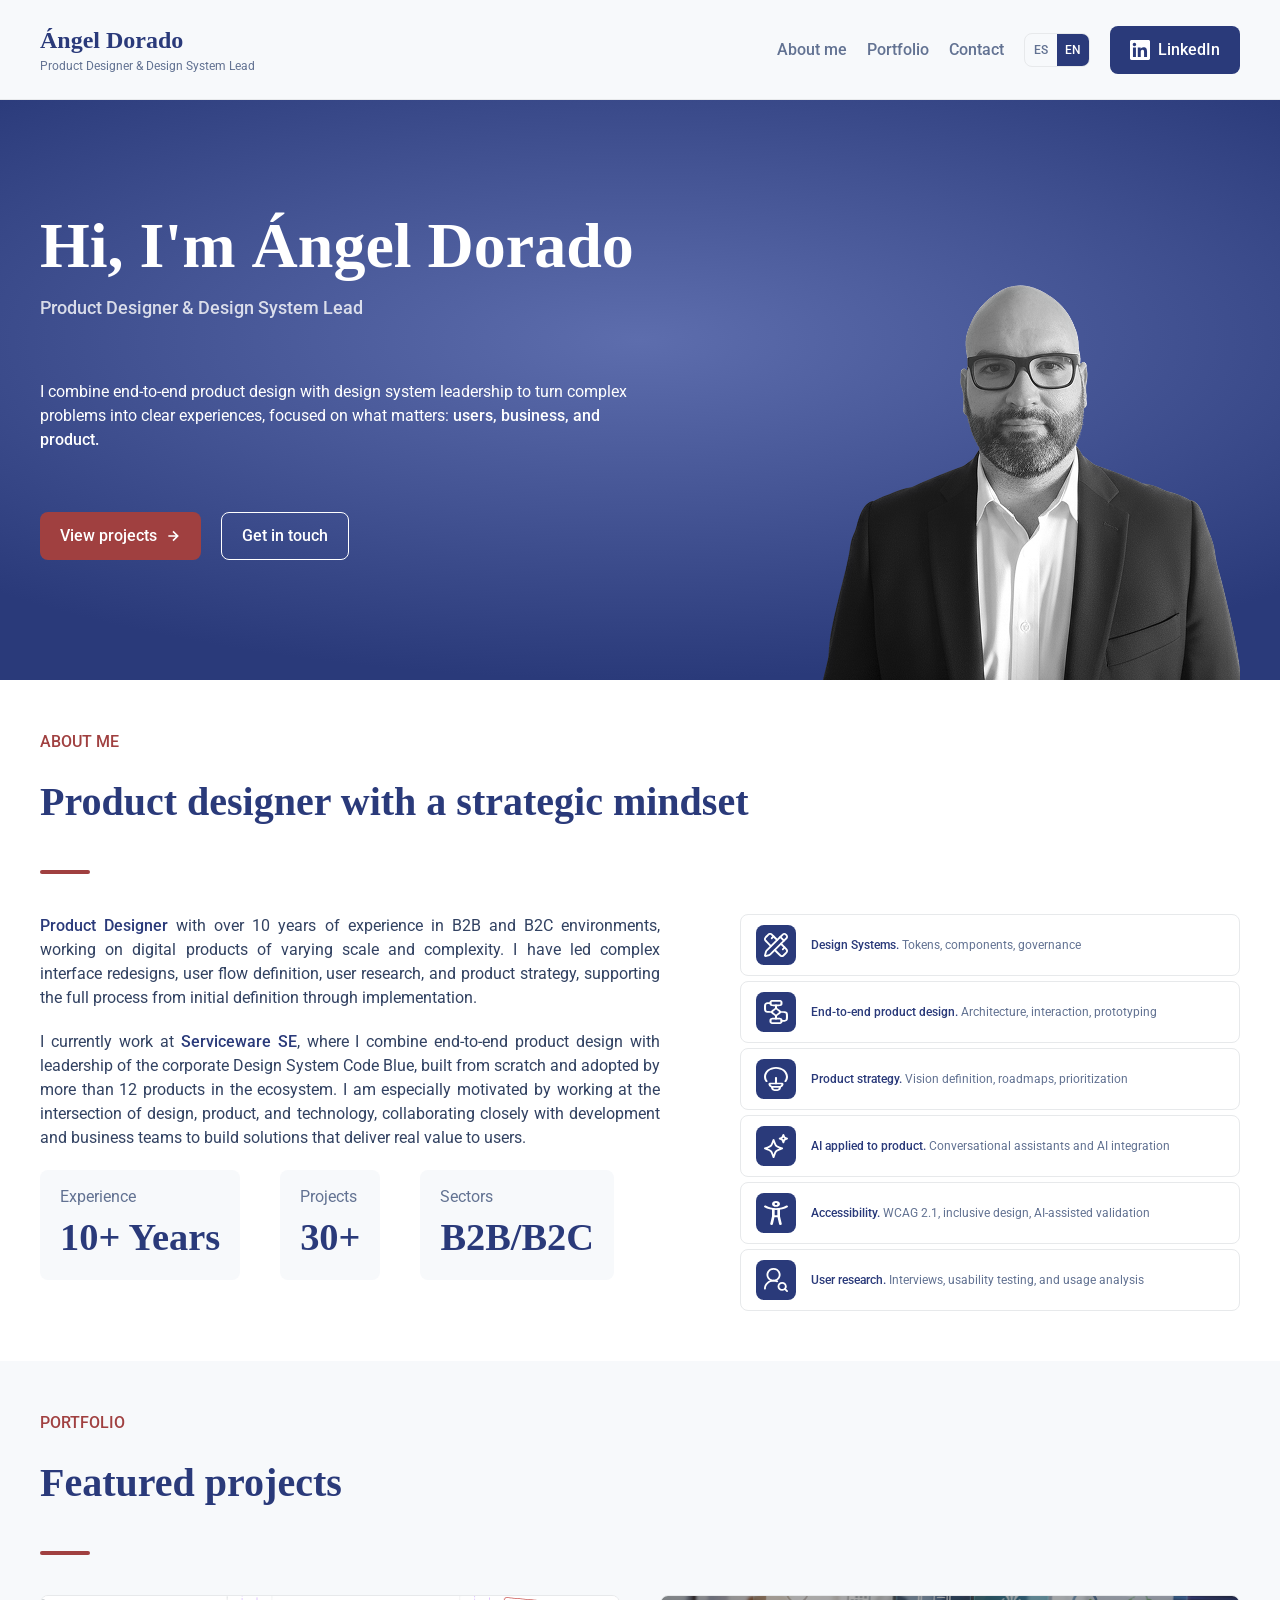
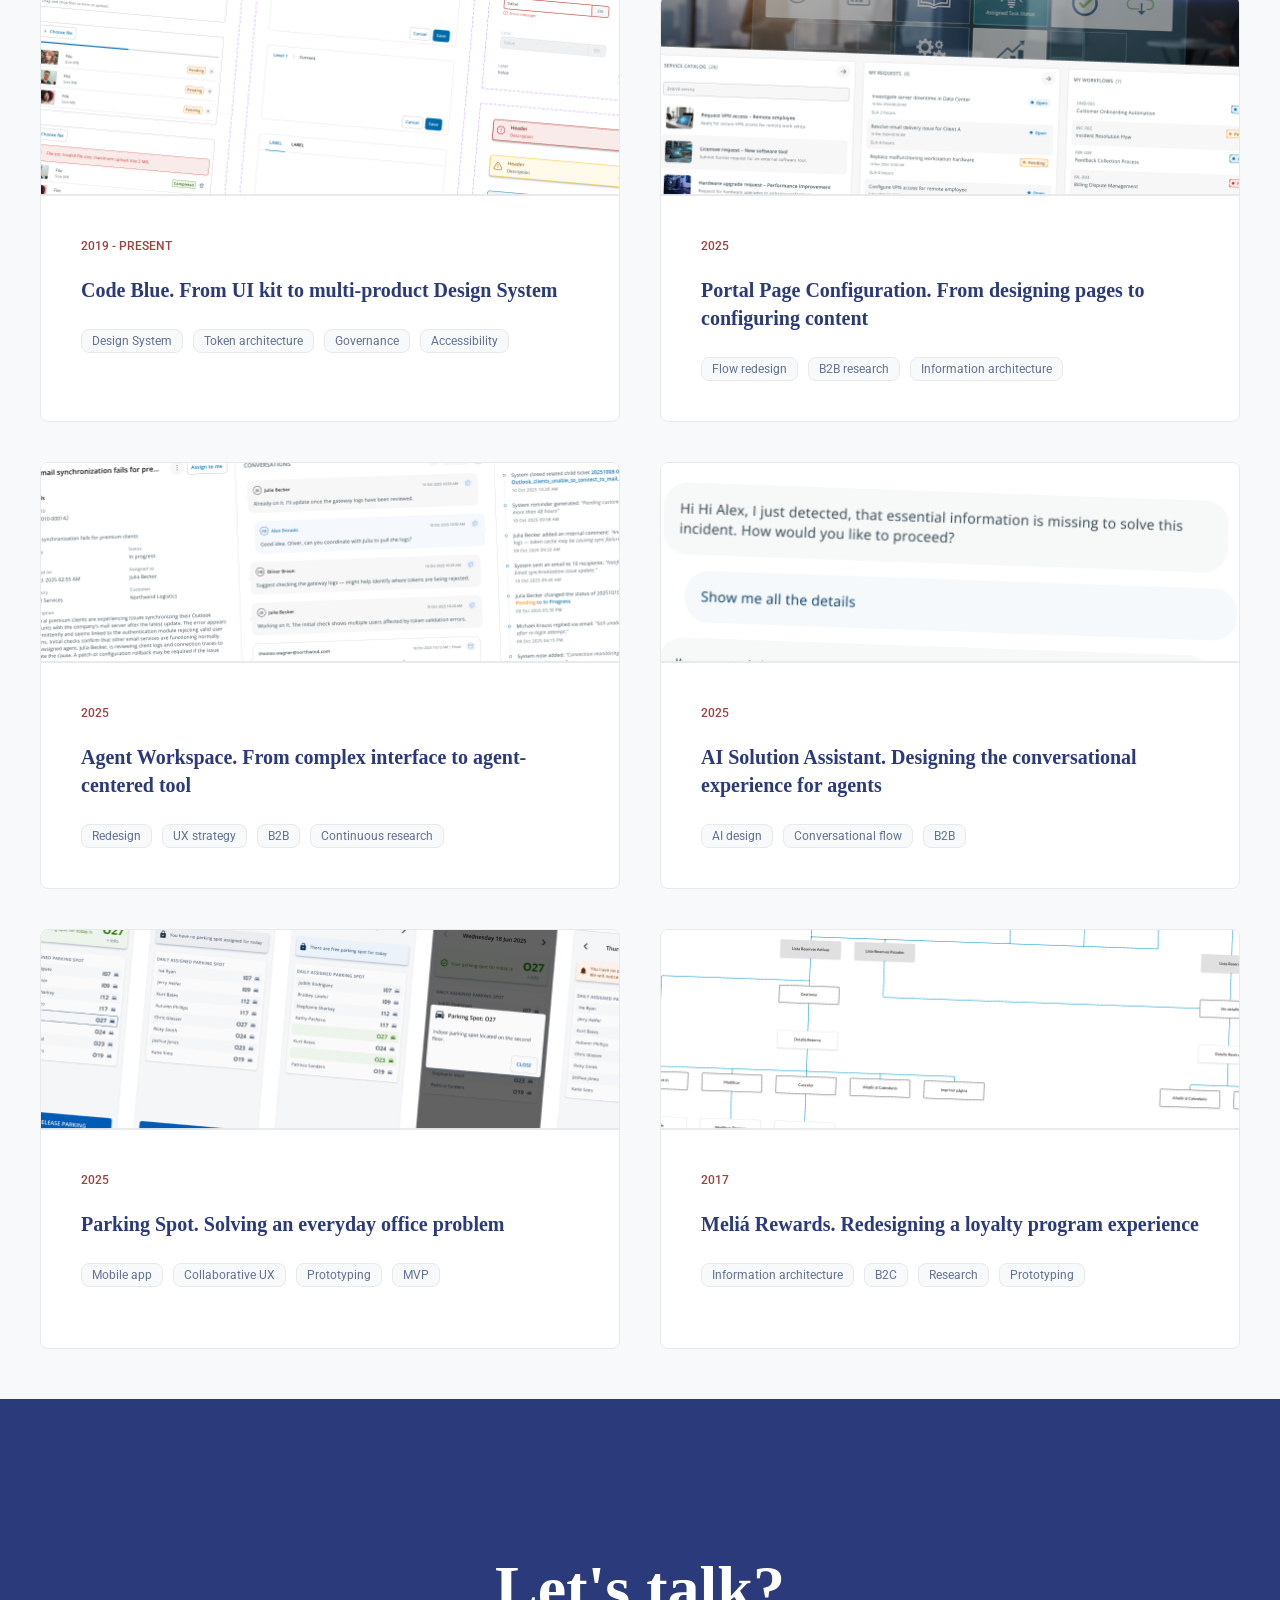
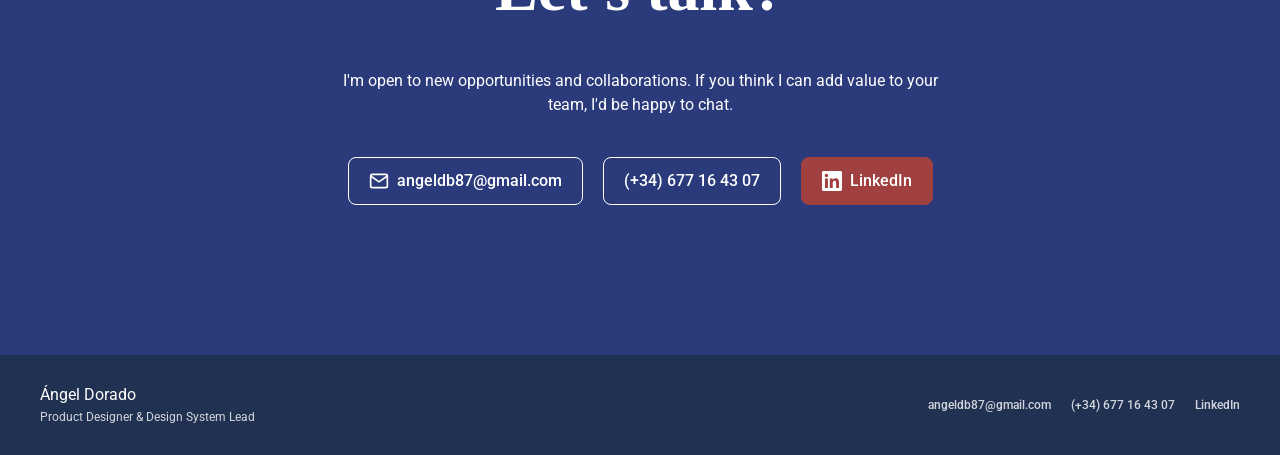
==== index.html @ 92e084d4 "Publicar portfolio personal con home y casos de estudio. Incluye diseño según Figma, i18n ES/EN y se" ====
<!DOCTYPE html>
<html lang="es">
<head>
  <meta charset="UTF-8">
  <meta name="viewport" content="width=device-width, initial-scale=1.0">
  <title data-i18n-attr="title:meta.title">Ángel Dorado — Product Designer & Design System Lead</title>
  <meta name="description" content="Portfolio de Ángel Dorado, Product Designer especializado en diseño de producto B2B, Design Systems e IA aplicada al producto." data-i18n-attr="content:meta.description">
  <link rel="preconnect" href="https://fonts.googleapis.com">
  <link rel="preconnect" href="https://fonts.gstatic.com" crossorigin>
  <link href="https://fonts.googleapis.com/css2?family=Roboto:wght@400;500;700&display=swap" rel="stylesheet">
  <link rel="stylesheet" href="css/styles.css">
</head>
<body>

<nav id="main-nav">
  <a href="#hero" class="nav-brand">
    <span class="nav-name">Ángel Dorado</span>
    <span class="nav-role" data-i18n="nav.role">Product Designer & Design System Lead</span>
  </a>
  <ul class="nav-links">
    <li><a href="#about" data-i18n="nav.about">Sobre mi</a></li>
    <li><a href="#proyectos" data-i18n="nav.portfolio">Portfolio</a></li>
    <li><a href="#contacto" data-i18n="nav.contact">Contacto</a></li>
    <li>
      <div class="nav-lang" role="group" aria-label="Idioma">
        <button class="lang-btn active" type="button" data-lang="es" aria-pressed="true">ES</button>
        <button class="lang-btn" type="button" data-lang="en" aria-pressed="false">EN</button>
      </div>
    </li>
    <li>
      <a href="https://www.linkedin.com/in/angeldoradobuzon/" target="_blank" rel="noopener noreferrer" class="btn-linkedin">
        <svg width="20" height="20" viewBox="0 0 24 24" fill="currentColor" aria-hidden="true"><path d="M20.447 20.452h-3.554v-5.569c0-1.328-.027-3.037-1.852-3.037-1.853 0-2.136 1.445-2.136 2.939v5.667H9.351V9h3.414v1.561h.046c.477-.9 1.637-1.85 3.37-1.85 3.601 0 4.267 2.37 4.267 5.455v6.286zM5.337 7.433c-1.144 0-2.063-.926-2.063-2.065 0-1.138.92-2.063 2.063-2.063 1.14 0 2.064.925 2.064 2.063 0 1.139-.925 2.065-2.064 2.065zm1.782 13.019H3.555V9h3.564v11.452zM22.225 0H1.771C.792 0 0 .774 0 1.729v20.542C0 23.227.792 24 1.771 24h20.451C23.2 24 24 23.227 24 22.271V1.729C24 .774 23.2 0 22.222 0h.003z"/></svg>
        <span data-i18n="nav.linkedin">Linkedin</span>
      </a>
    </li>
  </ul>
</nav>

<section id="hero">
  <div class="hero-inner">
    <div class="hero-content">
      <div class="hero-headline">
        <h1 class="hero-title" data-i18n="hero.title">Hola, soy Ángel Dorado</h1>
        <p class="hero-role" data-i18n="hero.role">Product Designer & Design System Lead</p>
      </div>
      <p class="hero-desc" data-i18n-html="hero.desc">Combino diseño de producto end-to-end con liderazgo de sistemas de diseño para transformar problemas complejos en experiencias claras, con foco en lo que importa: <strong>usuarios, negocio y producto.</strong></p>
      <div class="hero-actions">
        <a href="#proyectos" class="btn-primary">
          <span data-i18n="hero.cta.projects">Ver proyectos</span>
          <svg width="16" height="16" viewBox="0 0 24 24" fill="none" stroke="currentColor" stroke-width="2.5" aria-hidden="true"><path d="M5 12h14M12 5l7 7-7 7"/></svg>
        </a>
        <a href="#contacto" class="btn-secondary" data-i18n="hero.cta.contact">Contactar</a>
      </div>
    </div>
    <div class="hero-photo-wrap">
      <img src="assets/images/Foto.png" alt="Ángel Dorado" class="hero-photo" width="420" height="420">
    </div>
  </div>
</section>

<section id="about">
  <div class="section-inner">
    <div class="section-header">
      <p class="section-label" data-i18n="about.label">SOBRE MI</p>
      <h2 class="section-title" data-i18n="about.title">Diseñador de producto con enfoque estratégico</h2>
    </div>
    <div class="divider"></div>
    <div class="about-grid">
      <div class="about-left fade-in">
        <p class="about-text" data-i18n-html="about.p1"></p>
        <p class="about-text" data-i18n-html="about.p2"></p>
        <div class="kpi-row">
          <div class="kpi-item">
            <p class="kpi-label" data-i18n="about.kpi1.label">Experiencia</p>
            <p class="kpi-value" data-i18n="about.kpi1.value">+10 Años</p>
          </div>
          <div class="kpi-item">
            <p class="kpi-label" data-i18n="about.kpi2.label">Proyectos</p>
            <p class="kpi-value" data-i18n="about.kpi2.value">+30</p>
          </div>
          <div class="kpi-item">
            <p class="kpi-label" data-i18n="about.kpi3.label">Sectores</p>
            <p class="kpi-value" data-i18n="about.kpi3.value">B2B/B2C</p>
          </div>
        </div>
      </div>
      <div class="about-right fade-in fade-in-delay-2">
        <div class="skills-list">
          <div class="skill-row">
            <div class="skill-icon" aria-hidden="true">
              <img src="assets/icons/skill-design.svg" alt="" width="24" height="24">
            </div>
            <p class="skill-text" data-i18n-html="skills.ds"></p>
          </div>
          <div class="skill-row">
            <div class="skill-icon" aria-hidden="true">
              <img src="assets/icons/skill-workflow.svg" alt="" width="24" height="24">
            </div>
            <p class="skill-text" data-i18n-html="skills.product"></p>
          </div>
          <div class="skill-row">
            <div class="skill-icon" aria-hidden="true">
              <img src="assets/icons/skill-idea.svg" alt="" width="24" height="24">
            </div>
            <p class="skill-text" data-i18n-html="skills.strategy"></p>
          </div>
          <div class="skill-row">
            <div class="skill-icon" aria-hidden="true">
              <img src="assets/icons/skill-ai.svg" alt="" width="24" height="24">
            </div>
            <p class="skill-text" data-i18n-html="skills.ai"></p>
          </div>
          <div class="skill-row">
            <div class="skill-icon" aria-hidden="true">
              <img src="assets/icons/skill-accessibility.svg" alt="" width="24" height="24">
            </div>
            <p class="skill-text" data-i18n-html="skills.a11y"></p>
          </div>
          <div class="skill-row">
            <div class="skill-icon" aria-hidden="true">
              <img src="assets/icons/skill-research.svg" alt="" width="24" height="24">
            </div>
            <p class="skill-text" data-i18n-html="skills.research"></p>
          </div>
        </div>
      </div>
    </div>
  </div>
</section>

<section id="proyectos">
  <div class="section-inner">
    <div class="section-header">
      <p class="section-label" data-i18n="projects.label">PORTFOLIO</p>
      <h2 class="section-title" data-i18n="projects.title">Proyectos destacados</h2>
    </div>
    <div class="divider"></div>
    <div class="projects-grid">

      <a href="proyectos/code-blue.html" class="project-card fade-in">
        <div class="project-thumb">
          <img src="assets/images/projects/Code-Blue-Card.png" alt="" loading="lazy">
        
          <div class="project-overlay">
            <p class="overlay-desc" data-i18n="projects.codeblue.overlay.desc"></p>
            <span class="overlay-link">
              <span data-i18n="projects.overlay.cta">Ver caso</span>
              <svg width="14" height="14" viewBox="0 0 24 24" fill="none" stroke="currentColor" stroke-width="2.5" aria-hidden="true"><path d="M5 12h14M12 5l7 7-7 7"/></svg>
            </span>
          </div>
        </div>
        <div class="project-body">
          <p class="project-year" data-i18n="projects.codeblue.year">2019 - ACTUALIDAD</p>
          <h3 class="project-title" data-i18n="projects.codeblue.title">Code Blue. La evolución de UI kit a Design System multiproducto</h3>
          <div class="project-tags">
            <span class="tag" data-i18n="projects.codeblue.tag1">Design System</span>
            <span class="tag" data-i18n="projects.codeblue.tag2">Arquitectura de tokens</span>
            <span class="tag" data-i18n="projects.codeblue.tag3">Gobernanza</span>
            <span class="tag" data-i18n="projects.codeblue.tag4">Accesibilidad</span>
          </div>
        </div>
      </a>

      <a href="proyectos/portal-page-configuration.html" class="project-card fade-in fade-in-delay-1">
        <div class="project-thumb">
          <img src="assets/images/projects/Page-Configuration-Card.png" alt="" loading="lazy">
        
          <div class="project-overlay">
            <p class="overlay-desc" data-i18n="projects.portal.overlay.desc"></p>
            <span class="overlay-link">
              <span data-i18n="projects.overlay.cta">Ver caso</span>
              <svg width="14" height="14" viewBox="0 0 24 24" fill="none" stroke="currentColor" stroke-width="2.5" aria-hidden="true"><path d="M5 12h14M12 5l7 7-7 7"/></svg>
            </span>
          </div>
        </div>
        <div class="project-body">
          <p class="project-year" data-i18n="projects.portal.year">2025</p>
          <h3 class="project-title" data-i18n="projects.portal.title">Portal Page Configuration. De diseñar páginas a configurar contenido</h3>
          <div class="project-tags">
            <span class="tag" data-i18n="projects.portal.tag1">Rediseño de flujo</span>
            <span class="tag" data-i18n="projects.portal.tag2">Research B2B</span>
            <span class="tag" data-i18n="projects.portal.tag3">Arquitectura de información</span>
          </div>
        </div>
      </a>

      <a href="proyectos/agent-workspace.html" class="project-card fade-in fade-in-delay-2">
        <div class="project-thumb">
          <img src="assets/images/projects/Agent-Workspace-Card.png" alt="" loading="lazy">
        
          <div class="project-overlay">
            <p class="overlay-desc" data-i18n="projects.agent.overlay.desc"></p>
            <span class="overlay-link">
              <span data-i18n="projects.overlay.cta">Ver caso</span>
              <svg width="14" height="14" viewBox="0 0 24 24" fill="none" stroke="currentColor" stroke-width="2.5" aria-hidden="true"><path d="M5 12h14M12 5l7 7-7 7"/></svg>
            </span>
          </div>
        </div>
        <div class="project-body">
          <p class="project-year" data-i18n="projects.agent.year">2025</p>
          <h3 class="project-title" data-i18n="projects.agent.title">Agent Workspace. De interfaz compleja a herramienta centrada en el agente</h3>
          <div class="project-tags">
            <span class="tag" data-i18n="projects.agent.tag1">Rediseño</span>
            <span class="tag" data-i18n="projects.agent.tag2">Estrategia UX</span>
            <span class="tag" data-i18n="projects.agent.tag3">B2B</span>
            <span class="tag" data-i18n="projects.agent.tag4">Research continuo</span>
          </div>
        </div>
      </a>

      <a href="proyectos/ai-solution-assistant.html" class="project-card fade-in fade-in-delay-3">
        <div class="project-thumb">
          <img src="assets/images/projects/Assistant-Card.png" alt="" loading="lazy">
        
          <div class="project-overlay">
            <p class="overlay-desc" data-i18n="projects.ai.overlay.desc"></p>
            <span class="overlay-link">
              <span data-i18n="projects.overlay.cta">Ver caso</span>
              <svg width="14" height="14" viewBox="0 0 24 24" fill="none" stroke="currentColor" stroke-width="2.5" aria-hidden="true"><path d="M5 12h14M12 5l7 7-7 7"/></svg>
            </span>
          </div>
        </div>
        <div class="project-body">
          <p class="project-year" data-i18n="projects.ai.year">2025</p>
          <h3 class="project-title" data-i18n="projects.ai.title">AI Solution Assistant. Diseñando la experiencia conversacional para agentes</h3>
          <div class="project-tags">
            <span class="tag" data-i18n="projects.ai.tag1">Diseño de IA</span>
            <span class="tag" data-i18n="projects.ai.tag2">Flujo conversacional</span>
            <span class="tag" data-i18n="projects.ai.tag3">B2B</span>
          </div>
        </div>
      </a>

      <a href="proyectos/parking-spot.html" class="project-card fade-in fade-in-delay-4">
        <div class="project-thumb">
          <img src="assets/images/projects/Parking-Card.png" alt="" loading="lazy">
        
          <div class="project-overlay">
            <p class="overlay-desc" data-i18n="projects.parking.overlay.desc"></p>
            <span class="overlay-link">
              <span data-i18n="projects.overlay.cta">Ver caso</span>
              <svg width="14" height="14" viewBox="0 0 24 24" fill="none" stroke="currentColor" stroke-width="2.5" aria-hidden="true"><path d="M5 12h14M12 5l7 7-7 7"/></svg>
            </span>
          </div>
        </div>
        <div class="project-body">
          <p class="project-year" data-i18n="projects.parking.year">2025</p>
          <h3 class="project-title" data-i18n="projects.parking.title">Parking Spot. Eliminando un problema cotidiano de oficina</h3>
          <div class="project-tags">
            <span class="tag" data-i18n="projects.parking.tag1">App mobile</span>
            <span class="tag" data-i18n="projects.parking.tag2">UX Colaborativo</span>
            <span class="tag" data-i18n="projects.parking.tag3">Prototipado</span>
            <span class="tag" data-i18n="projects.parking.tag4">MVP</span>
          </div>
        </div>
      </a>

      <a href="proyectos/melia-rewards.html" class="project-card fade-in fade-in-delay-5">
        <div class="project-thumb">
          <img src="assets/images/projects/Rewards-Card.png" alt="" loading="lazy">
        
          <div class="project-overlay">
            <p class="overlay-desc" data-i18n="projects.melia.overlay.desc"></p>
            <span class="overlay-link">
              <span data-i18n="projects.overlay.cta">Ver caso</span>
              <svg width="14" height="14" viewBox="0 0 24 24" fill="none" stroke="currentColor" stroke-width="2.5" aria-hidden="true"><path d="M5 12h14M12 5l7 7-7 7"/></svg>
            </span>
          </div>
        </div>
        <div class="project-body">
          <p class="project-year" data-i18n="projects.melia.year">2017</p>
          <h3 class="project-title" data-i18n="projects.melia.title">Meliá Rewards. Rediseñando la experiencia de un programa de fidelidad</h3>
          <div class="project-tags">
            <span class="tag" data-i18n="projects.melia.tag1">Arquitectura de información</span>
            <span class="tag" data-i18n="projects.melia.tag2">B2C</span>
            <span class="tag" data-i18n="projects.melia.tag3">Research</span>
            <span class="tag" data-i18n="projects.melia.tag4">Prototipado</span>
          </div>
        </div>
      </a>

    </div>
  </div>
</section>

<section id="contacto">
  <div class="contact-inner">
    <h2 class="contact-title fade-in" data-i18n="contact.title">¿Hablamos?</h2>
    <p class="contact-subtitle fade-in fade-in-delay-1" data-i18n="contact.subtitle">Estoy abierto a nuevas oportunidades y colaboraciones. Si crees que puedo aportar valor a tu equipo, estaré encantado de conversar.</p>
    <div class="contact-links fade-in fade-in-delay-2">
      <a href="mailto:angeldb87@gmail.com" class="contact-btn contact-btn-outline">
        <svg width="20" height="20" viewBox="0 0 24 24" fill="none" stroke="currentColor" stroke-width="2" aria-hidden="true"><path d="M4 4h16c1.1 0 2 .9 2 2v12c0 1.1-.9 2-2 2H4c-1.1 0-2-.9-2-2V6c0-1.1.9-2 2-2z"/><polyline points="22,6 12,13 2,6"/></svg>
        angeldb87@gmail.com
      </a>
      <a href="tel:+34677164307" class="contact-btn contact-btn-outline">
        (+34) 677 16 43 07
      </a>
      <a href="https://www.linkedin.com/in/angeldoradobuzon/" target="_blank" rel="noopener noreferrer" class="contact-btn contact-btn-accent">
        <svg width="20" height="20" viewBox="0 0 24 24" fill="currentColor" aria-hidden="true"><path d="M20.447 20.452h-3.554v-5.569c0-1.328-.027-3.037-1.852-3.037-1.853 0-2.136 1.445-2.136 2.939v5.667H9.351V9h3.414v1.561h.046c.477-.9 1.637-1.85 3.37-1.85 3.601 0 4.267 2.37 4.267 5.455v6.286zM5.337 7.433c-1.144 0-2.063-.926-2.063-2.065 0-1.138.92-2.063 2.063-2.063 1.14 0 2.064.925 2.064 2.063 0 1.139-.925 2.065-2.064 2.065zm1.782 13.019H3.555V9h3.564v11.452zM22.225 0H1.771C.792 0 0 .774 0 1.729v20.542C0 23.227.792 24 1.771 24h20.451C23.2 24 24 23.227 24 22.271V1.729C24 .774 23.2 0 22.222 0h.003z"/></svg>
        <span data-i18n="contact.linkedin">Linkedin</span>
      </a>
    </div>
  </div>
</section>

<footer>
  <div class="footer-left">
    <p class="footer-name">Ángel Dorado</p>
    <p class="footer-role" data-i18n="footer.role">Product Designer & Design System Lead</p>
  </div>
  <div class="footer-links">
    <a href="mailto:angeldb87@gmail.com">angeldb87@gmail.com</a>
    <a href="tel:+34677164307">(+34) 677 16 43 07</a>
    <a href="https://www.linkedin.com/in/angeldoradobuzon/" target="_blank" rel="noopener noreferrer" data-i18n="contact.linkedin">Linkedin</a>
  </div>
</footer>

<script src="js/locales-data.js"></script>
<script src="js/i18n.js"></script>
<script src="js/main.js"></script>
</body>
</html>
---- css/styles.css ----
:root {
  --color-primary: #2a3a7a;
  --color-accent: #a04040;
  --color-dark: #213151;
  --color-light: #ffffff;
  --color-text: #324262;
  --color-text-alt: #627292;
  --color-text-light: #ffffff;
  --color-text-light-muted: rgba(255, 255, 255, 0.8);
  --color-bg-surface: #f7f9fb;
  --color-border: #e7e9eb;
  --font-display: Georgia, 'Times New Roman', serif;
  --font-body: 'Roboto', system-ui, sans-serif;
  --max-width: 1280px;
  --radius: 8px;
  --section-padding: 50px 40px;
  /* Tipografía Portfolio (Figma) */
  --fs-h1: 64px;
  --lh-h1: 80px;
  --fs-h2: 40px;
  --lh-h2: 56px;
  --fs-h3: 24px;
  --lh-h3: 32px;
  --fs-h4: 20px;
  --lh-h4: 28px;
  --fs-h5: 18px;
  --lh-h5: 24px;
  --fs-body: 16px;
  --lh-body: 24px;
  --fs-caption: 12px;
  --lh-caption: 20px;
  --fw-regular: 400;
  --fw-medium: 500;
  --fw-bold: 700;
}

*, *::before, *::after { box-sizing: border-box; margin: 0; padding: 0; }

html { scroll-behavior: smooth; }

body {
  font-family: var(--font-body);
  font-size: var(--fs-body);
  line-height: var(--lh-body);
  font-weight: var(--fw-regular);
  color: var(--color-text);
  background: var(--color-light);
  overflow-x: hidden;
}

/* ── NAV ── */
nav {
  position: fixed;
  top: 0;
  left: 0;
  right: 0;
  z-index: 100;
  display: flex;
  align-items: center;
  justify-content: space-between;
  height: 100px;
  padding: 0 40px;
  background: var(--color-bg-surface);
  border-bottom: 1px solid var(--color-border);
  transition: box-shadow 0.3s;
}

nav.scrolled { box-shadow: 0 4px 24px rgba(42, 58, 122, 0.08); }

.nav-brand {
  text-decoration: none;
  display: flex;
  flex-direction: column;
  gap: 0;
}

.nav-name {
  font-family: var(--font-display);
  font-size: var(--fs-h3);
  font-weight: var(--fw-bold);
  line-height: var(--lh-h3);
  color: var(--color-primary);
  letter-spacing: 0;
}

.nav-role {
  font-size: var(--fs-caption);
  line-height: var(--lh-caption);
  color: var(--color-text-alt);
  font-weight: var(--fw-regular);
}

.nav-links {
  display: flex;
  align-items: center;
  gap: 20px;
  list-style: none;
}

.nav-links > li > a:not(.btn-linkedin) {
  font-size: var(--fs-body);
  font-weight: var(--fw-medium);
  line-height: var(--lh-body);
  color: var(--color-text-alt);
  text-decoration: none;
  transition: color 0.2s;
}

.nav-links > li > a:not(.btn-linkedin):hover { color: var(--color-primary); }

.nav-lang {
  display: flex;
  border: 1px solid var(--color-border);
  border-radius: var(--radius);
  overflow: hidden;
}

.lang-btn {
  width: 32px;
  height: 32px;
  font-size: var(--fs-caption);
  font-weight: var(--fw-medium);
  line-height: var(--lh-caption);
  border: none;
  background: transparent;
  color: var(--color-text-alt);
  cursor: pointer;
  transition: all 0.2s;
  font-family: var(--font-body);
}

.lang-btn.active {
  background: var(--color-primary);
  color: var(--color-light);
}

.btn-linkedin {
  display: inline-flex;
  align-items: center;
  gap: 8px;
  height: 48px;
  padding: 0 20px;
  background: var(--color-primary);
  color: white;
  border-radius: var(--radius);
  font-size: var(--fs-body);
  font-weight: var(--fw-medium);
  line-height: var(--lh-body);
  text-decoration: none;
  transition: all 0.25s;
}

.btn-linkedin:hover {
  background: #1e2d6b;
  transform: translateY(-1px);
  box-shadow: 0 6px 20px rgba(42, 58, 122, 0.25);
}

/* ── HERO ── */
#hero {
  position: relative;
  min-height: 680px;
  display: flex;
  align-items: flex-end;
  padding: 150px 40px 0;
  background: radial-gradient(ellipse 960px 340px at 50% 50%, rgba(93, 109, 173, 1) 0%, rgba(68, 84, 148, 1) 50%, rgba(42, 58, 122, 1) 100%);
  overflow: hidden;
}

.hero-inner {
  position: relative;
  z-index: 1;
  max-width: var(--max-width);
  margin: 0 auto;
  width: 100%;
  min-height: 354px;
  display: grid;
  grid-template-columns: minmax(0, 1fr) auto;
  align-items: end;
  gap: 60px;
}

.hero-content {
  min-width: 0;
  max-width: 800px;
  display: flex;
  flex-direction: column;
  gap: 60px;
  padding-bottom: 120px;
}

.hero-headline {
  display: flex;
  flex-direction: column;
  gap: 10px;
}

.hero-title {
  font-family: var(--font-display);
  font-size: clamp(36px, 5vw, var(--fs-h1));
  font-weight: var(--fw-bold);
  line-height: var(--lh-h1);
  color: var(--color-text-light);
  letter-spacing: 0;
}

.hero-role {
  font-size: var(--fs-h5);
  font-weight: var(--fw-medium);
  line-height: var(--lh-h5);
  color: var(--color-text-light-muted);
}

.hero-desc {
  font-size: var(--fs-body);
  line-height: var(--lh-body);
  color: var(--color-text-light);
  max-width: 600px;
  font-weight: var(--fw-regular);
}

.hero-desc strong {
  font-weight: var(--fw-medium);
}

.hero-actions {
  display: flex;
  gap: 20px;
  flex-wrap: wrap;
}

.btn-primary {
  display: inline-flex;
  align-items: center;
  gap: 8px;
  height: 48px;
  padding: 0 20px;
  background: var(--color-accent);
  color: white;
  border-radius: var(--radius);
  font-size: var(--fs-body);
  font-weight: var(--fw-medium);
  line-height: var(--lh-body);
  text-decoration: none;
  transition: all 0.25s;
  border: none;
  cursor: pointer;
}

.btn-primary:hover {
  background: #8a3535;
  transform: translateY(-2px);
  box-shadow: 0 8px 24px rgba(160, 64, 64, 0.35);
}

.btn-secondary {
  display: inline-flex;
  align-items: center;
  height: 48px;
  padding: 0 20px;
  background: transparent;
  color: white;
  border: 1px solid white;
  border-radius: var(--radius);
  font-size: var(--fs-body);
  font-weight: var(--fw-medium);
  line-height: var(--lh-body);
  text-decoration: none;
  transition: all 0.25s;
}

.btn-secondary:hover {
  background: rgba(255, 255, 255, 0.1);
  transform: translateY(-2px);
}

.hero-photo-wrap {
  position: relative;
  width: 420px;
  height: 420px;
  justify-self: end;
  align-self: end;
  flex-shrink: 0;
}

.hero-photo {
  width: 100%;
  height: 100%;
  object-fit: cover;
  object-position: center bottom;
  display: block;
}

/* ── FADE IN ── */
.fade-in {
  opacity: 0;
  transform: translateY(24px);
  transition: opacity 0.7s ease, transform 0.7s ease;
}

.fade-in.visible {
  opacity: 1;
  transform: translateY(0);
}

.fade-in-delay-1 { transition-delay: 0.1s; }
.fade-in-delay-2 { transition-delay: 0.2s; }
.fade-in-delay-3 { transition-delay: 0.3s; }
.fade-in-delay-4 { transition-delay: 0.4s; }
.fade-in-delay-5 { transition-delay: 0.5s; }

/* ── SECTIONS ── */
section { padding: var(--section-padding); }

.section-inner {
  max-width: var(--max-width);
  margin: 0 auto;
  display: flex;
  flex-direction: column;
  gap: 40px;
}

.section-header {
  display: flex;
  flex-direction: column;
  gap: 20px;
}

.section-label {
  font-size: var(--fs-body);
  font-weight: var(--fw-medium);
  line-height: var(--lh-body);
  color: var(--color-accent);
}

.section-title {
  font-family: var(--font-display);
  font-size: clamp(28px, 4vw, var(--fs-h2));
  font-weight: var(--fw-bold);
  line-height: var(--lh-h2);
  color: var(--color-primary);
  letter-spacing: 0;
}

.divider {
  width: 50px;
  height: 4px;
  background: var(--color-accent);
  border-radius: 2px;
}

/* ── ABOUT ── */
#about { background: var(--color-light); }

.about-grid {
  display: grid;
  grid-template-columns: 1fr 500px;
  gap: 80px;
  align-items: start;
}

.about-text {
  font-size: var(--fs-body);
  line-height: var(--lh-body);
  color: var(--color-text);
  margin-bottom: 20px;
  text-align: justify;
}

.about-text strong {
  color: var(--color-primary);
  font-weight: var(--fw-medium);
}

.kpi-row {
  display: flex;
  gap: 40px;
  flex-wrap: wrap;
}

.kpi-item {
  background: var(--color-bg-surface);
  border-radius: var(--radius);
  padding: 15px 20px;
  min-width: 0;
}

.kpi-label {
  font-size: var(--fs-body);
  line-height: var(--lh-body);
  color: var(--color-text-alt);
  font-weight: var(--fw-regular);
  margin-bottom: 0;
}

.kpi-value {
  font-family: var(--font-display);
  font-size: clamp(28px, 3vw, var(--fs-h2));
  font-weight: var(--fw-bold);
  line-height: var(--lh-h2);
  color: var(--color-primary);
  letter-spacing: 0;
}

/* Skills */
.skills-list {
  display: flex;
  flex-direction: column;
  gap: 5px;
}

.skill-row {
  display: flex;
  align-items: center;
  gap: 15px;
  padding: 10px 15px;
  border: 1px solid var(--color-border);
  border-radius: var(--radius);
  background: var(--color-light);
}

.skill-icon {
  flex-shrink: 0;
  width: 40px;
  height: 40px;
  background: var(--color-primary);
  border-radius: var(--radius);
  display: flex;
  align-items: center;
  justify-content: center;
  padding: 8px;
}

.skill-icon img {
  width: 24px;
  height: 24px;
  display: block;
}

.skill-text {
  font-size: var(--fs-caption);
  line-height: var(--lh-caption);
  flex: 1;
}

.skill-title {
  font-weight: var(--fw-medium);
  color: var(--color-primary);
}

.skill-desc {
  font-weight: var(--fw-regular);
  color: var(--color-text-alt);
}

/* ── PROJECTS ── */
#proyectos { background: var(--color-bg-surface); }

.projects-grid {
  display: grid;
  grid-template-columns: repeat(2, 1fr);
  gap: 40px;
}

.project-card {
  position: relative;
  background: var(--color-light);
  border: 1px solid var(--color-border);
  border-radius: var(--radius);
  overflow: hidden;
  text-decoration: none;
  display: flex;
  flex-direction: column;
  min-height: 420px;
  transition: transform 0.3s cubic-bezier(0.4, 0, 0.2, 1),
              box-shadow 0.3s cubic-bezier(0.4, 0, 0.2, 1),
              border-color 0.3s ease;
}

.project-card:hover {
  transform: translateY(-6px);
  box-shadow: 0 20px 48px rgba(42, 58, 122, 0.14);
  border-color: transparent;
}

.project-thumb {
  height: 200px;
  background: var(--color-bg-surface);
  border-bottom: 1px solid var(--color-border);
  overflow: hidden;
  position: relative;
  flex-shrink: 0;
}

.project-thumb img {
  width: 100%;
  height: 100%;
  object-fit: cover;
  object-position: center top;
  display: block;
  transition: transform 0.5s cubic-bezier(0.4, 0, 0.2, 1);
  transform-origin: center center;
}

.project-card:hover .project-thumb img {
  transform: scale(1.1);
}

.project-body {
  flex: 1;
  padding: 40px;
  display: flex;
  flex-direction: column;
  gap: 20px;
}

.project-year {
  font-size: var(--fs-caption);
  font-weight: var(--fw-medium);
  line-height: var(--lh-caption);
  color: var(--color-accent);
  text-transform: uppercase;
}

.project-title {
  font-family: var(--font-display);
  font-size: var(--fs-h4);
  font-weight: var(--fw-bold);
  line-height: var(--lh-h4);
  color: var(--color-primary);
  letter-spacing: 0;
}

.project-tags {
  display: flex;
  flex-wrap: wrap;
  gap: 10px;
  padding-top: 5px;
}

.tag {
  font-size: var(--fs-caption);
  font-weight: var(--fw-regular);
  line-height: var(--lh-caption);
  padding: 2px 10px;
  height: 24px;
  display: inline-flex;
  align-items: center;
  border-radius: var(--radius);
  background: var(--color-bg-surface);
  color: var(--color-text-alt);
  border: 1px solid var(--color-border);
  white-space: nowrap;
}

/* Hover overlay solo sobre la imagen (Figma State=Hover) */
.project-overlay {
  position: absolute;
  inset: 0;
  z-index: 2;
  background: var(--color-primary);
  display: flex;
  flex-direction: column;
  justify-content: center;
  padding: 32px 40px;
  gap: 16px;
  opacity: 0;
  transition: opacity 0.35s cubic-bezier(0.4, 0, 0.2, 1);
  pointer-events: none;
}

.project-card:hover .project-overlay {
  opacity: 1;
}

.overlay-title {
  font-family: var(--font-display);
  font-size: var(--fs-h5);
  font-weight: var(--fw-bold);
  line-height: var(--lh-h5);
  color: var(--color-text-light);
}

.overlay-desc {
  font-size: var(--fs-body);
  font-weight: var(--fw-regular);
  line-height: var(--lh-body);
  color: rgba(255, 255, 255, 0.85);
  display: -webkit-box;
  -webkit-line-clamp: 4;
  -webkit-box-orient: vertical;
  overflow: hidden;
}

.overlay-link {
  display: inline-flex;
  align-items: center;
  gap: 8px;
  font-size: var(--fs-body);
  font-weight: var(--fw-medium);
  line-height: var(--lh-body);
  color: var(--color-text-light);
  border-bottom: 2px solid var(--color-accent);
  padding-bottom: 2px;
  width: fit-content;
  transition: gap 0.2s ease;
}

.project-card:hover .overlay-link {
  gap: 12px;
}

/* ── CONTACT ── */
#contacto {
  background: var(--color-primary);
  padding: 150px 40px;
}

.contact-inner {
  max-width: var(--max-width);
  margin: 0 auto;
  text-align: center;
  display: flex;
  flex-direction: column;
  align-items: center;
  gap: 40px;
}

.contact-title {
  font-family: var(--font-display);
  font-size: clamp(36px, 5vw, var(--fs-h1));
  font-weight: var(--fw-bold);
  line-height: var(--lh-h1);
  color: white;
  letter-spacing: 0;
}

.contact-subtitle {
  font-size: var(--fs-body);
  line-height: var(--lh-body);
  color: white;
  max-width: 600px;
  font-weight: var(--fw-regular);
}

.contact-links {
  display: flex;
  justify-content: center;
  gap: 20px;
  flex-wrap: wrap;
}

.contact-btn {
  display: inline-flex;
  align-items: center;
  gap: 8px;
  height: 48px;
  padding: 0 20px;
  border-radius: var(--radius);
  font-size: var(--fs-body);
  font-weight: var(--fw-medium);
  line-height: var(--lh-body);
  text-decoration: none;
  transition: all 0.25s;
}

.contact-btn-outline {
  background: transparent;
  color: white;
  border: 1px solid white;
}

.contact-btn-outline:hover {
  background: rgba(255, 255, 255, 0.1);
  transform: translateY(-2px);
}

.contact-btn-accent {
  background: var(--color-accent);
  color: white;
  border: 1px solid var(--color-accent);
}

.contact-btn-accent:hover {
  background: #8a3535;
  transform: translateY(-2px);
  box-shadow: 0 8px 24px rgba(160, 64, 64, 0.35);
}

/* ── FOOTER ── */
footer {
  background: var(--color-dark);
  height: 100px;
  padding: 0 40px;
  display: flex;
  align-items: center;
  justify-content: space-between;
}

.footer-name {
  font-size: var(--fs-body);
  line-height: var(--lh-body);
  color: white;
  font-weight: var(--fw-regular);
}

.footer-role {
  font-size: var(--fs-caption);
  line-height: var(--lh-caption);
  color: var(--color-text-light-muted);
  margin-top: 0;
}

.footer-links {
  display: flex;
  gap: 20px;
  align-items: center;
}

.footer-links a {
  font-size: var(--fs-caption);
  font-weight: var(--fw-medium);
  line-height: var(--lh-caption);
  color: var(--color-text-light-muted);
  text-decoration: none;
  transition: color 0.2s;
}

.footer-links a:hover { color: white; }

/* ── RESPONSIVE ── */
@media (max-width: 1100px) {
  .hero-inner {
    display: flex;
    flex-direction: column;
    align-items: center;
    gap: 48px;
    min-height: auto;
  }

  .hero-photo-wrap {
    width: min(320px, 80vw);
    height: min(320px, 80vw);
    justify-self: center;
    order: 2;
  }

  #hero {
    align-items: center;
    padding-bottom: 60px;
    text-align: center;
  }

  .hero-content {
    align-items: center;
    margin: 0 auto;
    padding-bottom: 0;
    order: 1;
    max-width: 100%;
  }

  .hero-desc { text-align: center; }

  .hero-actions { justify-content: center; }

  .about-grid {
    grid-template-columns: 1fr;
    gap: 48px;
  }

  .about-right { width: 100%; }
}

@media (max-width: 900px) {
  nav {
    height: auto;
    min-height: 80px;
    padding: 16px 24px;
    flex-wrap: wrap;
    gap: 16px;
  }

  .nav-links {
    flex-wrap: wrap;
    justify-content: flex-end;
    gap: 12px;
  }

  .projects-grid { grid-template-columns: 1fr; }

  section { padding: 72px 24px; }

  #hero { margin-top: 80px; padding: 100px 24px 48px; }

  #contacto { padding: 100px 24px; }

  footer {
    flex-direction: column;
    height: auto;
    padding: 28px 24px;
    gap: 16px;
    text-align: center;
  }

  .footer-links { flex-wrap: wrap; justify-content: center; }
}

@media (max-width: 600px) {
  .nav-links > li:not(:last-child):not(:nth-last-child(2)) { display: none; }

  .kpi-row { flex-direction: column; gap: 16px; }

  .contact-links { flex-direction: column; align-items: stretch; }

  .contact-btn { justify-content: center; }
}
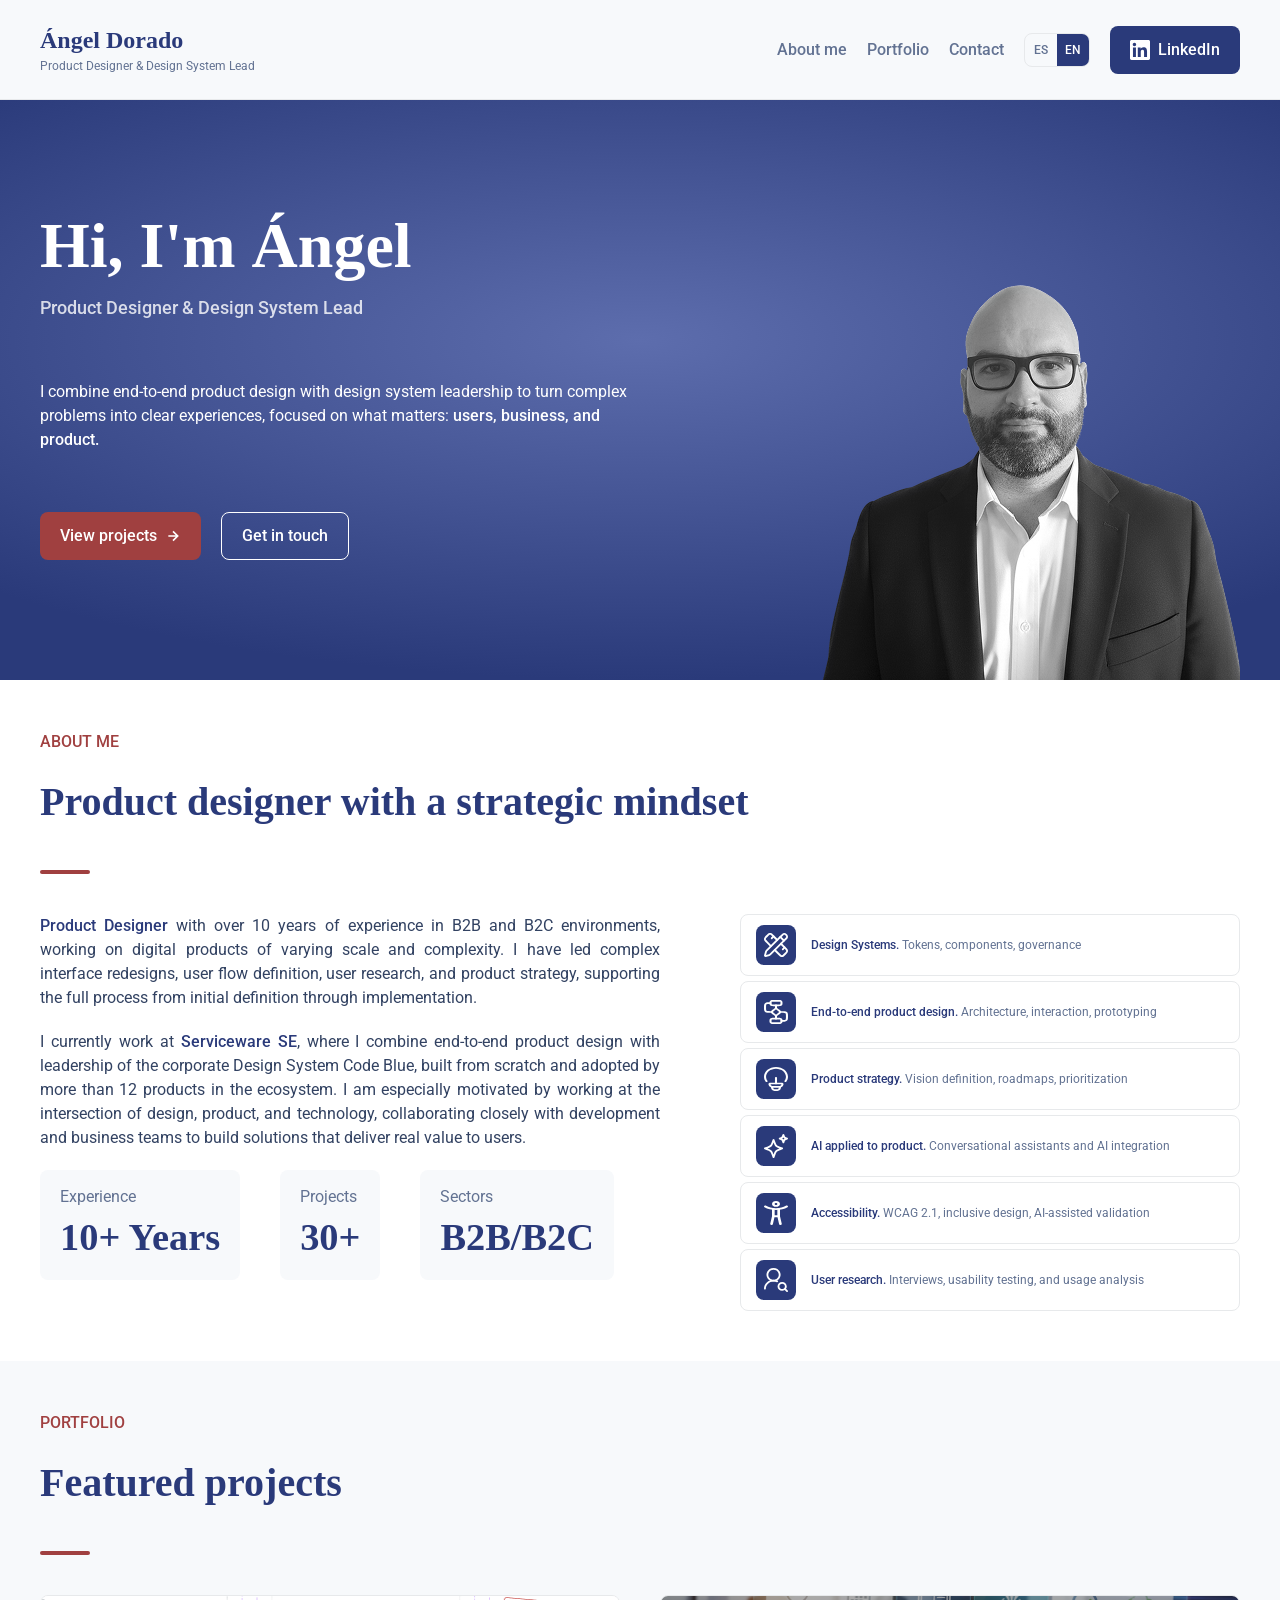
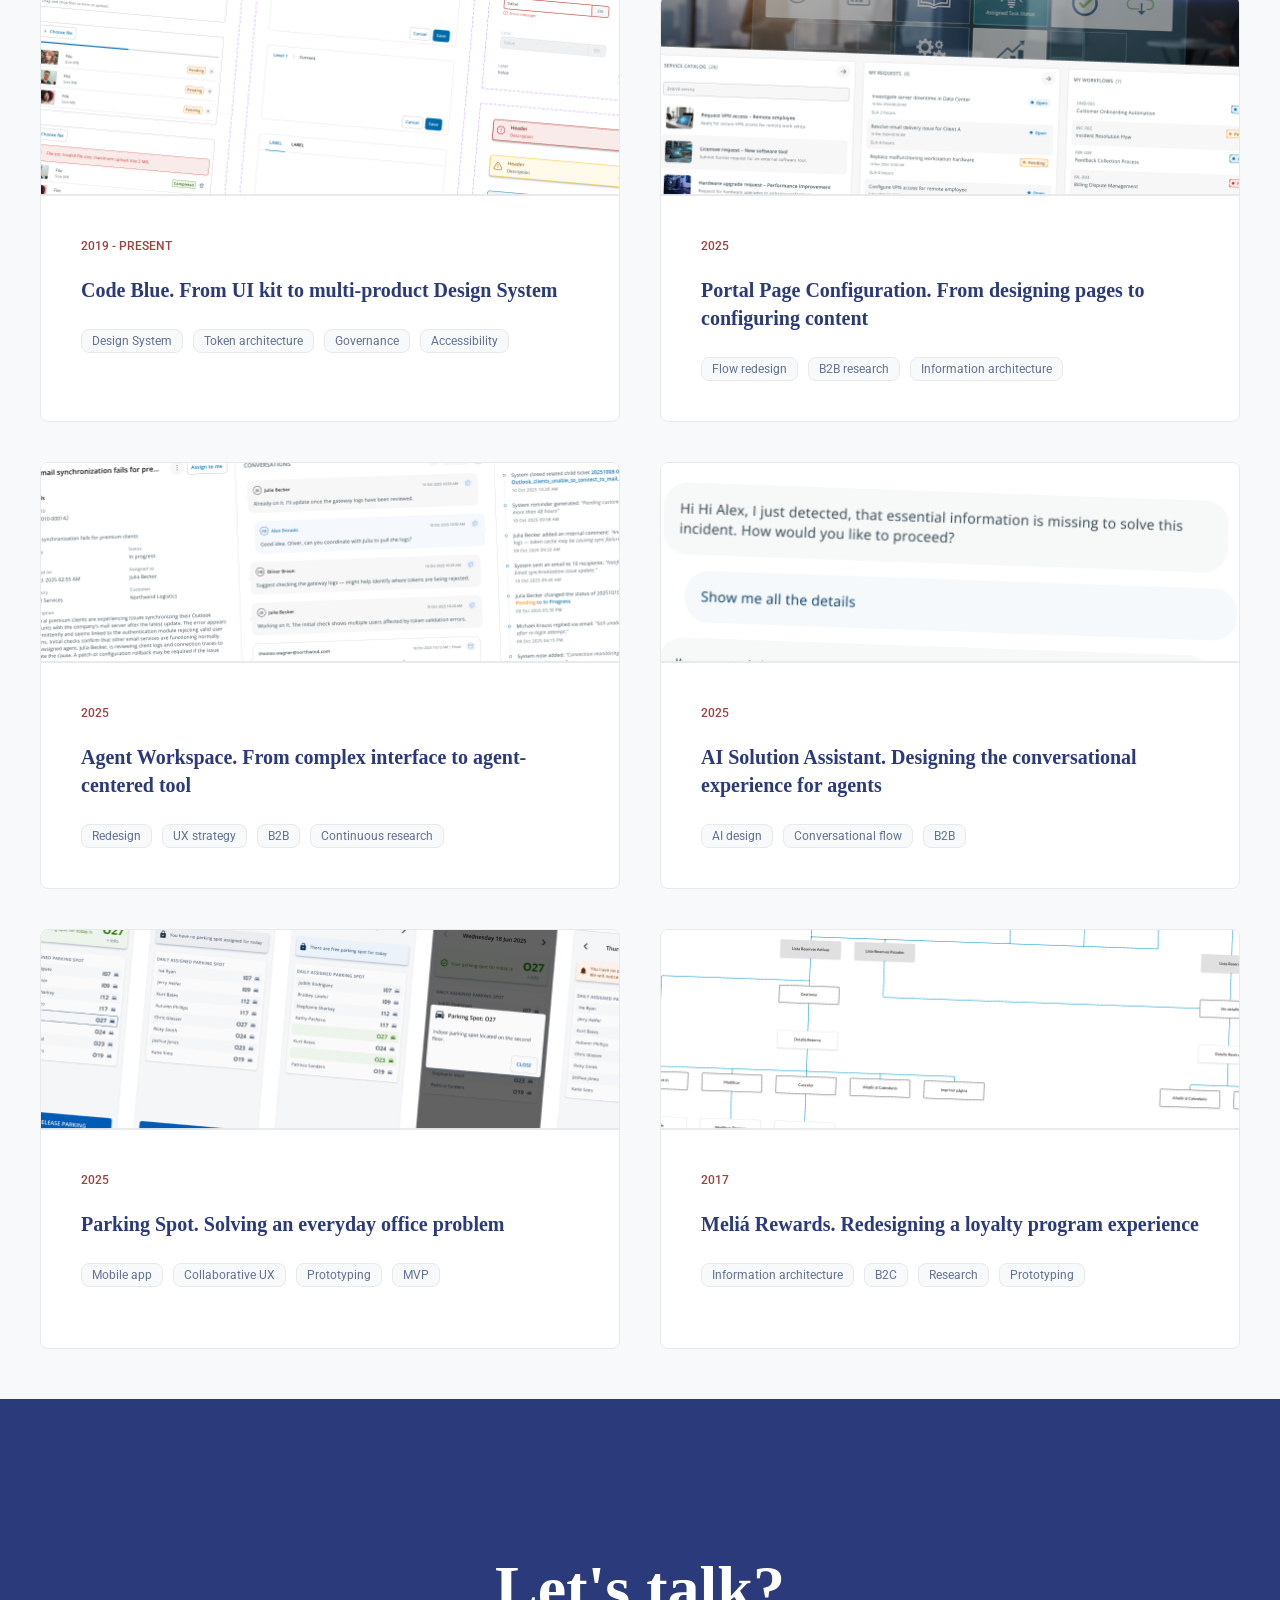
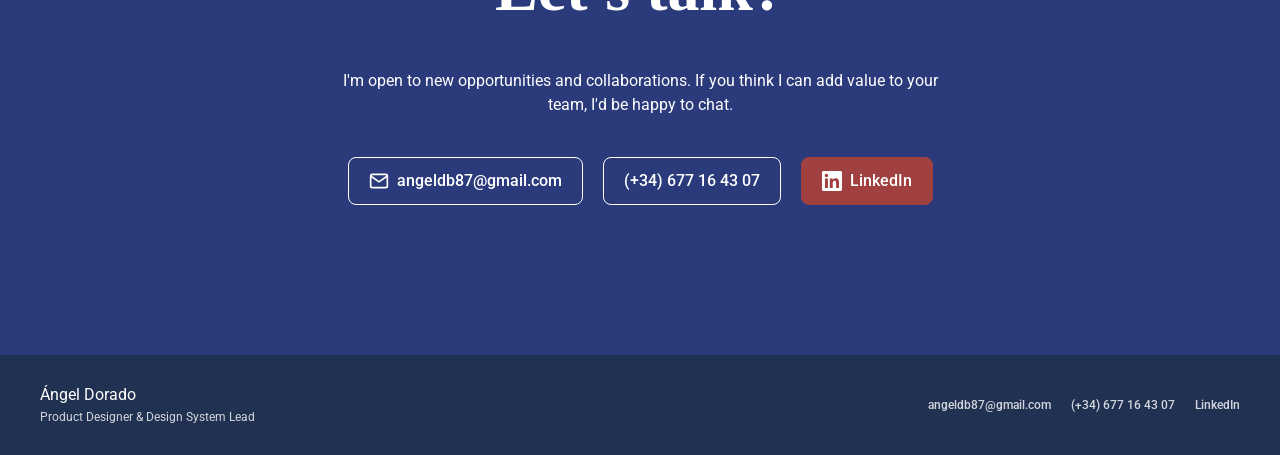
==== commit 0e8a7fcd: "Update portfolio" ====
--- a/index.html
+++ b/index.html
@@ -5,6 +5,23 @@
   <meta name="viewport" content="width=device-width, initial-scale=1.0">
   <title data-i18n-attr="title:meta.title">Ángel Dorado — Product Designer & Design System Lead</title>
   <meta name="description" content="Portfolio de Ángel Dorado, Product Designer especializado en diseño de producto B2B, Design Systems e IA aplicada al producto." data-i18n-attr="content:meta.description">
+  <!-- Sustituye https://tu-dominio.com por la URL pública del portfolio al publicarlo -->
+  <link rel="canonical" href="https://tu-dominio.com/">
+  <meta property="og:type" content="website">
+  <meta property="og:locale" content="es_ES">
+  <meta property="og:site_name" content="Ángel Dorado">
+  <meta property="og:url" content="https://tu-dominio.com/">
+  <meta property="og:title" content="Ángel Dorado — Product Designer & Design System Lead">
+  <meta property="og:description" content="Portfolio de Ángel Dorado, Product Designer especializado en plataformas complejas, design systems e IA aplicada al producto.">
+  <meta property="og:image" content="https://tu-dominio.com/assets/og-preview.svg">
+  <meta property="og:image:width" content="1200">
+  <meta property="og:image:height" content="630">
+  <meta name="twitter:card" content="summary_large_image">
+  <meta name="twitter:title" content="Ángel Dorado — Product Designer & Design System Lead">
+  <meta name="twitter:description" content="Portfolio de Ángel Dorado, Product Designer especializado en plataformas complejas, design systems e IA aplicada al producto.">
+  <meta name="twitter:image" content="https://tu-dominio.com/assets/og-preview.svg">
+  <link rel="icon" href="assets/favicon.svg" type="image/svg+xml">
+  <link rel="apple-touch-icon" href="assets/favicon.svg">
   <link rel="preconnect" href="https://fonts.googleapis.com">
   <link rel="preconnect" href="https://fonts.gstatic.com" crossorigin>
   <link href="https://fonts.googleapis.com/css2?family=Roboto:wght@400;500;700&display=swap" rel="stylesheet">
@@ -40,7 +57,7 @@
   <div class="hero-inner">
     <div class="hero-content">
       <div class="hero-headline">
-        <h1 class="hero-title" data-i18n="hero.title">Hola, soy Ángel Dorado</h1>
+        <h1 class="hero-title" data-i18n="hero.title">Hola, soy Ángel</h1>
         <p class="hero-role" data-i18n="hero.role">Product Designer & Design System Lead</p>
       </div>
       <p class="hero-desc" data-i18n-html="hero.desc">Combino diseño de producto end-to-end con liderazgo de sistemas de diseño para transformar problemas complejos en experiencias claras, con foco en lo que importa: <strong>usuarios, negocio y producto.</strong></p>
@@ -184,7 +201,7 @@
         </div>
       </a>
 
-      <a href="proyectos/agent-workspace.html" class="project-card fade-in fade-in-delay-2">
+      <a href="proyectos/agent-workspace.html" class="project-card fade-in fade-in-delay-2" data-protected>
         <div class="project-thumb">
           <img src="assets/images/projects/Agent-Workspace-Card.png" alt="" loading="lazy">
         
@@ -208,7 +225,7 @@
         </div>
       </a>
 
-      <a href="proyectos/ai-solution-assistant.html" class="project-card fade-in fade-in-delay-3">
+      <a href="proyectos/ai-solution-assistant.html" class="project-card fade-in fade-in-delay-3" data-protected>
         <div class="project-thumb">
           <img src="assets/images/projects/Assistant-Card.png" alt="" loading="lazy">
         
@@ -318,5 +335,6 @@
 <script src="js/locales-data.js"></script>
 <script src="js/i18n.js"></script>
 <script src="js/main.js"></script>
+<script src="js/project-gate.js"></script>
 </body>
 </html>
--- a/css/styles.css
+++ b/css/styles.css
@@ -728,12 +728,237 @@
 
 .footer-links a:hover { color: white; }
 
+/* ── PROJECT GATE ── */
+body.gate-open { overflow: hidden; }
+
+body.gate-locked > *:not(#project-gate) {
+  filter: blur(6px);
+  pointer-events: none;
+  user-select: none;
+}
+
+.project-gate {
+  position: fixed;
+  inset: 0;
+  z-index: 200;
+  display: flex;
+  align-items: center;
+  justify-content: center;
+  padding: 24px;
+  opacity: 0;
+  visibility: hidden;
+  transition: opacity 0.25s ease, visibility 0.25s ease;
+}
+
+.project-gate.is-open {
+  opacity: 1;
+  visibility: visible;
+}
+
+.project-gate-backdrop {
+  position: absolute;
+  inset: 0;
+  background: rgba(33, 49, 81, 0.55);
+  backdrop-filter: blur(4px);
+}
+
+.project-gate-dialog {
+  position: relative;
+  width: min(100%, 440px);
+  padding: 32px;
+  background: var(--color-light);
+  border-radius: calc(var(--radius) * 1.5);
+  border: 1px solid var(--color-border);
+  box-shadow: 0 24px 64px rgba(42, 58, 122, 0.18);
+  z-index: 1;
+}
+
+.project-gate-close {
+  position: absolute;
+  top: 16px;
+  right: 16px;
+  display: flex;
+  align-items: center;
+  justify-content: center;
+  width: 36px;
+  height: 36px;
+  border: none;
+  border-radius: var(--radius);
+  background: transparent;
+  color: var(--color-text-alt);
+  cursor: pointer;
+  transition: background 0.2s, color 0.2s;
+}
+
+.project-gate-close:hover {
+  background: var(--color-bg-surface);
+  color: var(--color-primary);
+}
+
+.project-gate-icon {
+  display: flex;
+  align-items: center;
+  justify-content: center;
+  width: 52px;
+  height: 52px;
+  margin-bottom: 16px;
+  border-radius: 50%;
+  background: var(--color-bg-surface);
+  color: var(--color-primary);
+}
+
+.project-gate-title {
+  font-family: var(--font-display);
+  font-size: var(--fs-h4);
+  line-height: var(--lh-h4);
+  font-weight: var(--fw-bold);
+  color: var(--color-primary);
+  margin-bottom: 8px;
+}
+
+.project-gate-desc {
+  font-size: var(--fs-body);
+  line-height: var(--lh-body);
+  color: var(--color-text-alt);
+  margin-bottom: 24px;
+}
+
+.project-gate-form {
+  display: flex;
+  flex-direction: column;
+  gap: 8px;
+}
+
+.project-gate-label {
+  font-size: var(--fs-caption);
+  line-height: var(--lh-caption);
+  font-weight: var(--fw-medium);
+  color: var(--color-text);
+}
+
+.project-gate-password-wrap {
+  position: relative;
+}
+
+.project-gate-password-wrap .project-gate-input {
+  padding-right: 48px;
+}
+
+.project-gate-toggle-pw {
+  position: absolute;
+  top: 50%;
+  right: 8px;
+  transform: translateY(-50%);
+  display: flex;
+  align-items: center;
+  justify-content: center;
+  width: 36px;
+  height: 36px;
+  padding: 0;
+  border: none;
+  border-radius: var(--radius);
+  background: transparent;
+  color: var(--color-text-alt);
+  cursor: pointer;
+  transition: background 0.2s, color 0.2s;
+}
+
+.project-gate-toggle-pw:hover {
+  background: var(--color-bg-surface);
+  color: var(--color-primary);
+}
+
+.project-gate-toggle-pw .icon-eye-off[hidden],
+.project-gate-toggle-pw .icon-eye[hidden] {
+  display: none;
+}
+
+.project-gate-input {
+  width: 100%;
+  height: 48px;
+  padding: 0 14px;
+  border: 1px solid var(--color-border);
+  border-radius: var(--radius);
+  font-family: var(--font-body);
+  font-size: var(--fs-body);
+  color: var(--color-text);
+  background: var(--color-light);
+  transition: border-color 0.2s, box-shadow 0.2s;
+}
+
+.project-gate-input:focus {
+  outline: none;
+  border-color: var(--color-primary);
+  box-shadow: 0 0 0 3px rgba(42, 58, 122, 0.12);
+}
+
+.project-gate-input[aria-invalid="true"] {
+  border-color: var(--color-accent);
+}
+
+.project-gate-error {
+  font-size: var(--fs-caption);
+  line-height: var(--lh-caption);
+  color: var(--color-accent);
+  margin-top: 4px;
+}
+
+.project-gate-actions {
+  display: flex;
+  gap: 12px;
+  margin-top: 16px;
+}
+
+.gate-btn {
+  flex: 1;
+  height: 48px;
+  padding: 0 20px;
+  border-radius: var(--radius);
+  font-family: var(--font-body);
+  font-size: var(--fs-body);
+  font-weight: var(--fw-medium);
+  line-height: var(--lh-body);
+  cursor: pointer;
+  transition: all 0.2s;
+  border: none;
+}
+
+.gate-btn-cancel {
+  background: transparent;
+  color: var(--color-text-alt);
+  border: 1px solid var(--color-border);
+}
+
+.gate-btn-cancel:hover {
+  color: var(--color-primary);
+  border-color: var(--color-primary);
+}
+
+.gate-btn-submit {
+  background: var(--color-accent);
+  color: white;
+}
+
+.gate-btn-submit:hover {
+  background: #8a3535;
+}
+
 /* ── RESPONSIVE ── */
 @media (max-width: 1100px) {
+  #hero {
+    align-items: stretch;
+    justify-content: flex-end;
+    padding-bottom: 0;
+    text-align: center;
+  }
+
   .hero-inner {
     display: flex;
     flex-direction: column;
     align-items: center;
+    justify-content: flex-end;
+    flex: 1;
+    width: 100%;
     gap: 48px;
     min-height: auto;
   }
@@ -741,14 +966,10 @@
   .hero-photo-wrap {
     width: min(320px, 80vw);
     height: min(320px, 80vw);
-    justify-self: center;
+    align-self: center;
+    margin: 0;
     order: 2;
-  }
-
-  #hero {
-    align-items: center;
-    padding-bottom: 60px;
-    text-align: center;
+    flex-shrink: 0;
   }
 
   .hero-content {
@@ -757,6 +978,7 @@
     padding-bottom: 0;
     order: 1;
     max-width: 100%;
+    width: 100%;
   }
 
   .hero-desc { text-align: center; }
@@ -790,7 +1012,7 @@
 
   section { padding: 72px 24px; }
 
-  #hero { margin-top: 80px; padding: 100px 24px 48px; }
+  #hero { margin-top: 80px; padding: 100px 24px 0; }
 
   #contacto { padding: 100px 24px; }
 
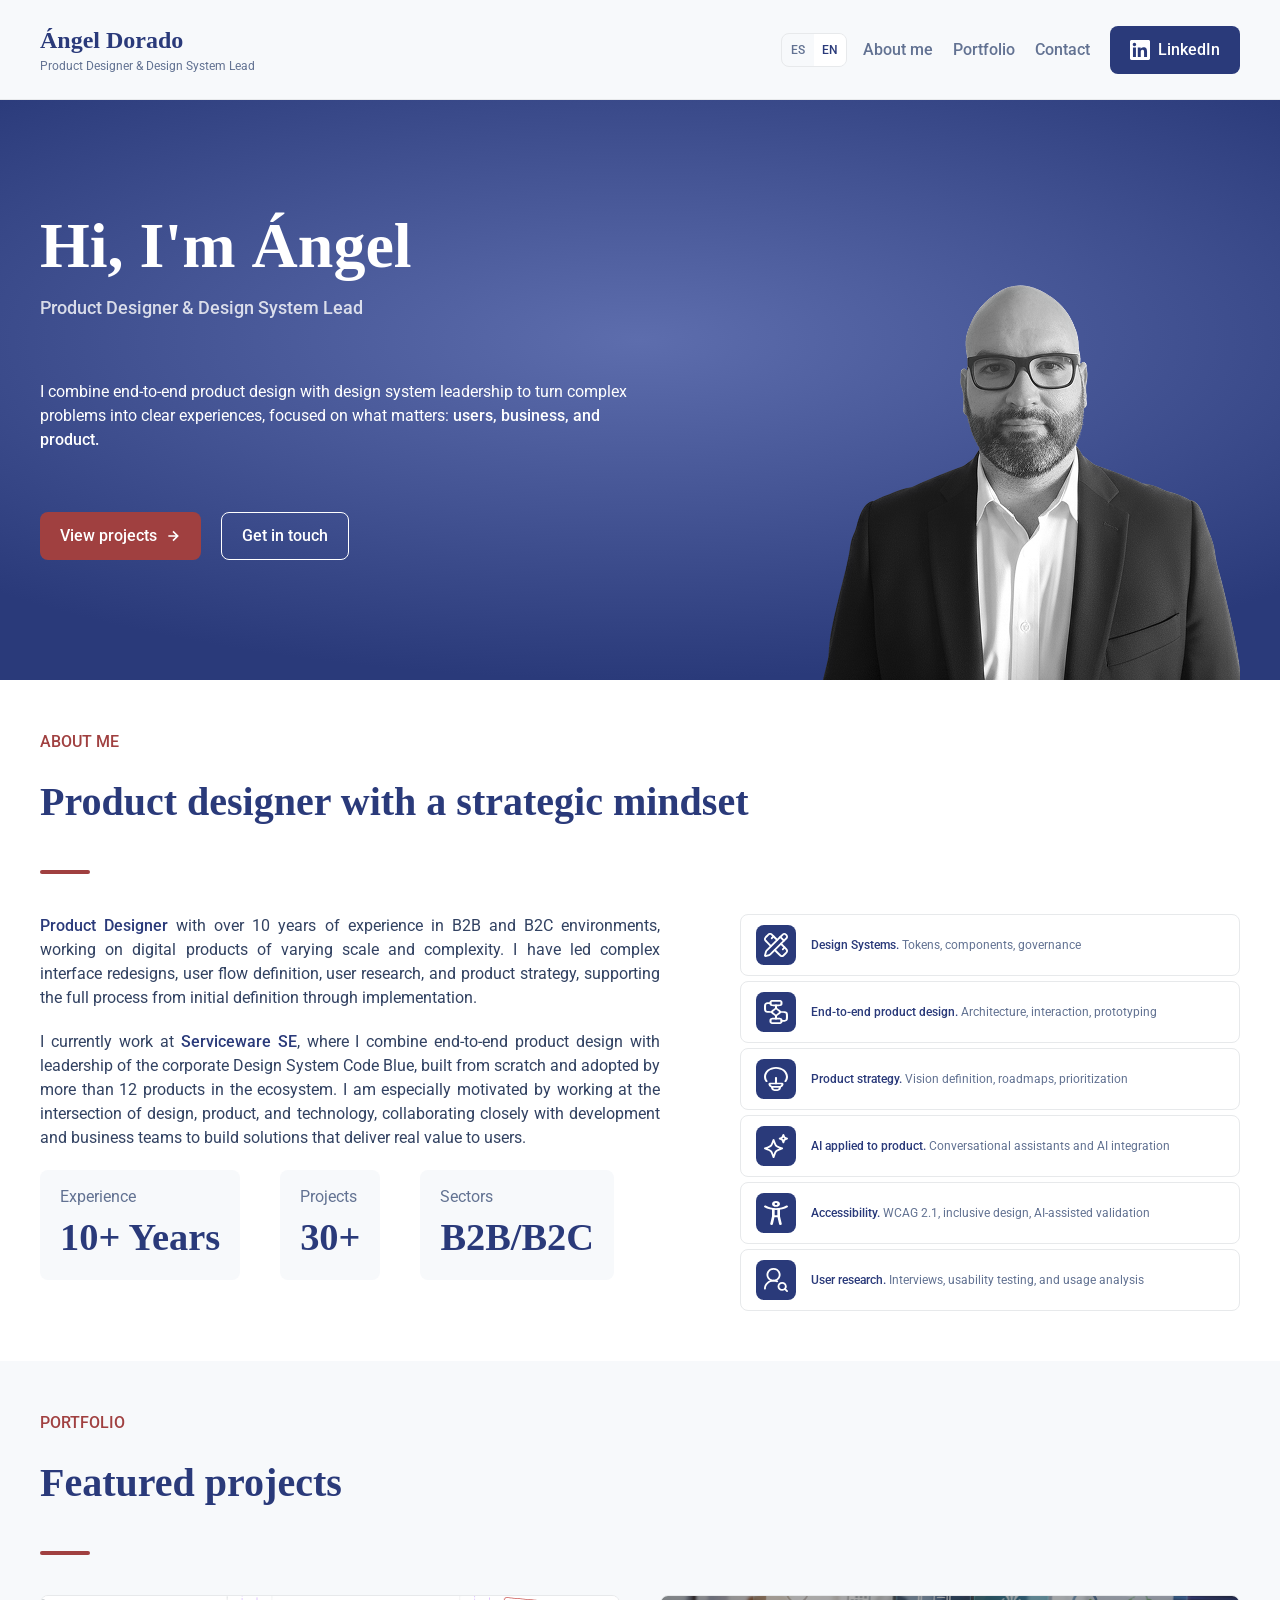
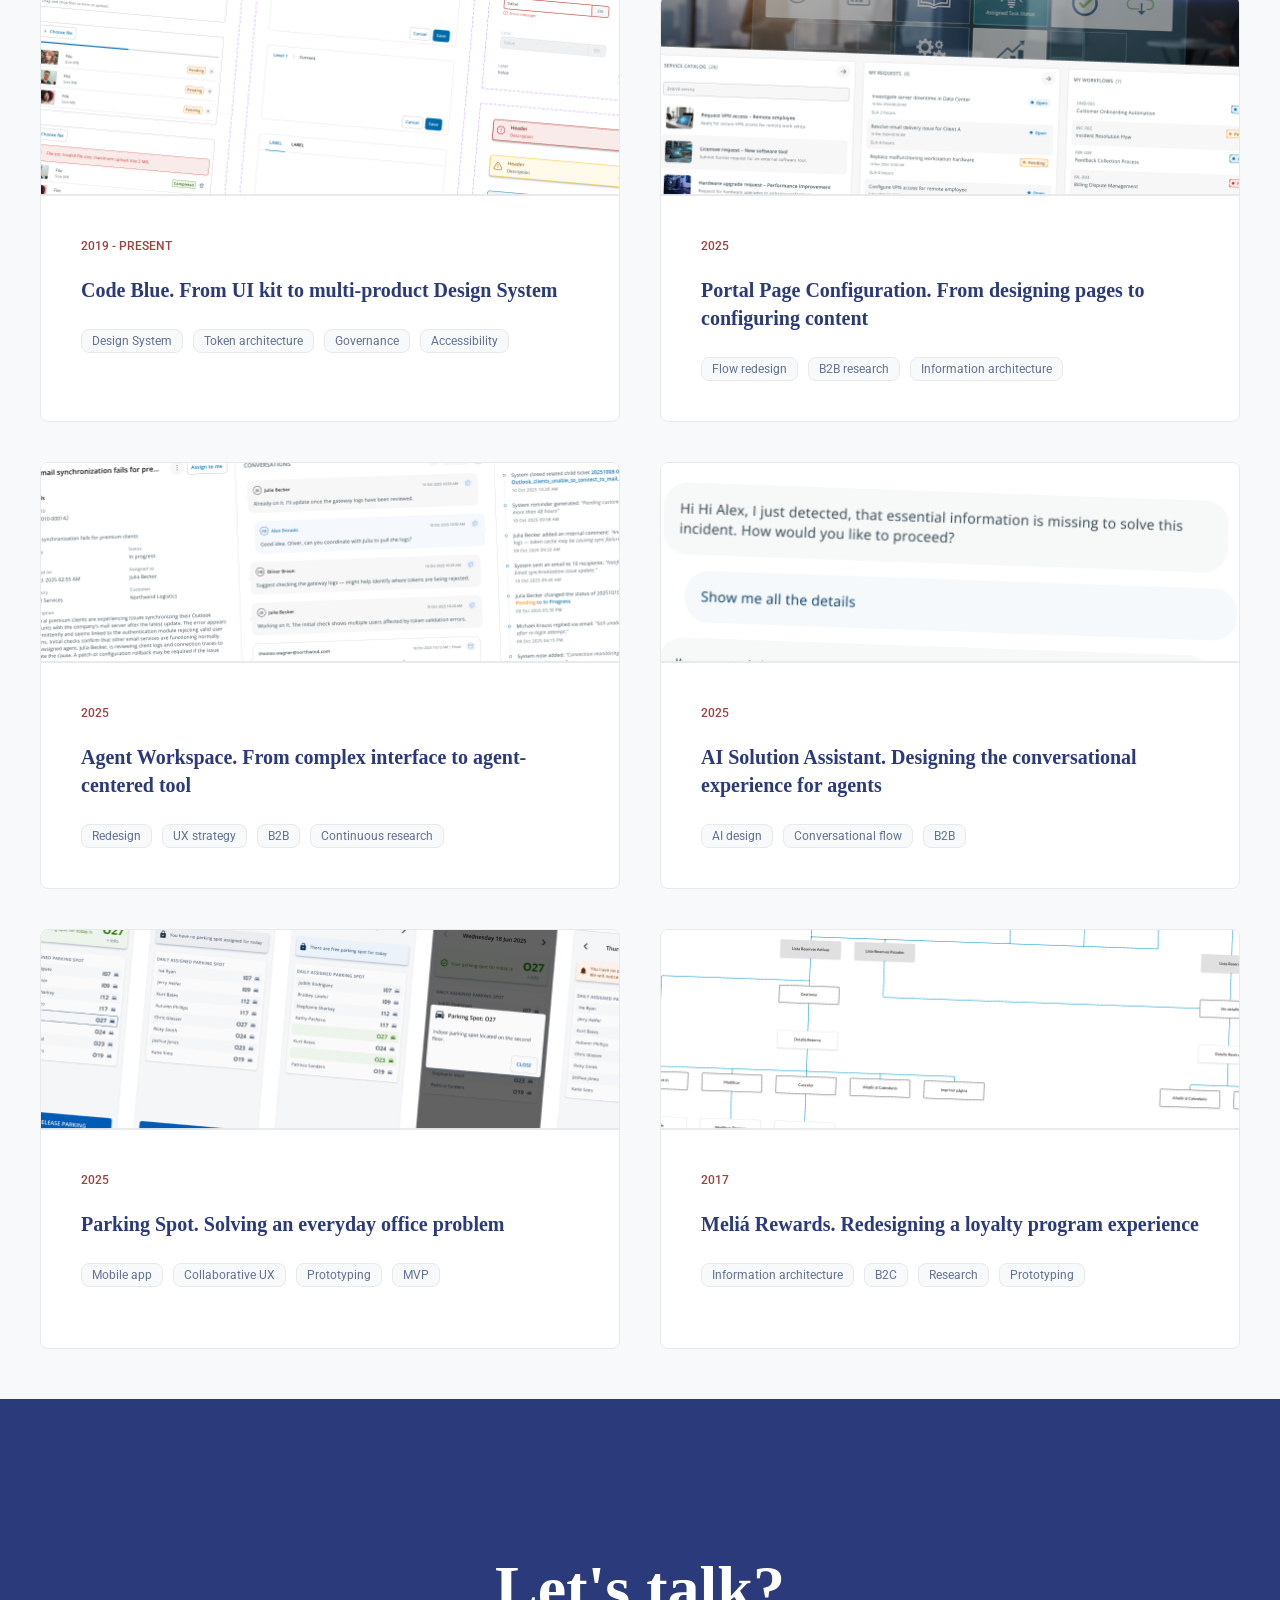
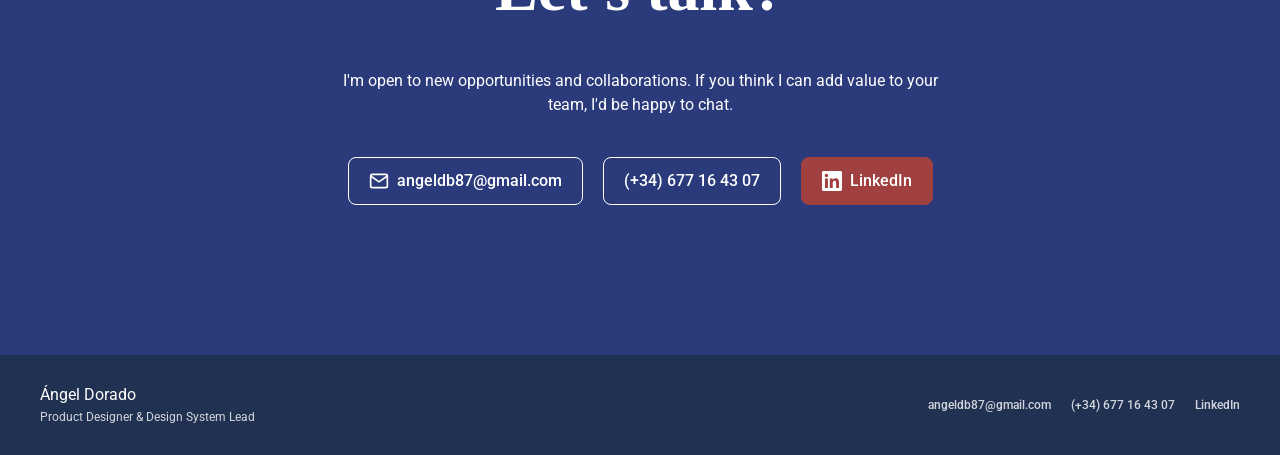
==== commit f43f83c4: "Mejorar navegación responsive, textos y espaciado de casos de estudio. Restaura el menú hamburguesa " ====
--- a/index.html
+++ b/index.html
@@ -34,23 +34,36 @@
     <span class="nav-name">Ángel Dorado</span>
     <span class="nav-role" data-i18n="nav.role">Product Designer & Design System Lead</span>
   </a>
-  <ul class="nav-links">
-    <li><a href="#about" data-i18n="nav.about">Sobre mi</a></li>
-    <li><a href="#proyectos" data-i18n="nav.portfolio">Portfolio</a></li>
-    <li><a href="#contacto" data-i18n="nav.contact">Contacto</a></li>
-    <li>
-      <div class="nav-lang" role="group" aria-label="Idioma">
-        <button class="lang-btn active" type="button" data-lang="es" aria-pressed="true">ES</button>
-        <button class="lang-btn" type="button" data-lang="en" aria-pressed="false">EN</button>
-      </div>
-    </li>
-    <li>
-      <a href="https://www.linkedin.com/in/angeldoradobuzon/" target="_blank" rel="noopener noreferrer" class="btn-linkedin">
-        <svg width="20" height="20" viewBox="0 0 24 24" fill="currentColor" aria-hidden="true"><path d="M20.447 20.452h-3.554v-5.569c0-1.328-.027-3.037-1.852-3.037-1.853 0-2.136 1.445-2.136 2.939v5.667H9.351V9h3.414v1.561h.046c.477-.9 1.637-1.85 3.37-1.85 3.601 0 4.267 2.37 4.267 5.455v6.286zM5.337 7.433c-1.144 0-2.063-.926-2.063-2.065 0-1.138.92-2.063 2.063-2.063 1.14 0 2.064.925 2.064 2.063 0 1.139-.925 2.065-2.064 2.065zm1.782 13.019H3.555V9h3.564v11.452zM22.225 0H1.771C.792 0 0 .774 0 1.729v20.542C0 23.227.792 24 1.771 24h20.451C23.2 24 24 23.227 24 22.271V1.729C24 .774 23.2 0 22.222 0h.003z"/></svg>
-        <span data-i18n="nav.linkedin">Linkedin</span>
-      </a>
-    </li>
-  </ul>
+  <div class="nav-controls">
+    <div class="nav-lang" role="group" aria-label="Idioma">
+      <button class="lang-btn active" type="button" data-lang="es" aria-pressed="true">ES</button>
+      <button class="lang-btn" type="button" data-lang="en" aria-pressed="false">EN</button>
+    </div>
+    <div class="nav-menu" id="nav-menu">
+      <ul class="nav-links">
+        <li><a href="#about" data-i18n="nav.about">Sobre mi</a></li>
+        <li><a href="#proyectos" data-i18n="nav.portfolio">Portfolio</a></li>
+        <li><a href="#contacto" data-i18n="nav.contact">Contacto</a></li>
+        <li>
+          <a href="https://www.linkedin.com/in/angeldoradobuzon/" target="_blank" rel="noopener noreferrer" class="btn-linkedin">
+            <svg width="20" height="20" viewBox="0 0 24 24" fill="currentColor" aria-hidden="true"><path d="M20.447 20.452h-3.554v-5.569c0-1.328-.027-3.037-1.852-3.037-1.853 0-2.136 1.445-2.136 2.939v5.667H9.351V9h3.414v1.561h.046c.477-.9 1.637-1.85 3.37-1.85 3.601 0 4.267 2.37 4.267 5.455v6.286zM5.337 7.433c-1.144 0-2.063-.926-2.063-2.065 0-1.138.92-2.063 2.063-2.063 1.14 0 2.064.925 2.064 2.063 0 1.139-.925 2.065-2.064 2.065zm1.782 13.019H3.555V9h3.564v11.452zM22.225 0H1.771C.792 0 0 .774 0 1.729v20.542C0 23.227.792 24 1.771 24h20.451C23.2 24 24 23.227 24 22.271V1.729C24 .774 23.2 0 22.222 0h.003z"/></svg>
+            <span data-i18n="nav.linkedin">Linkedin</span>
+          </a>
+        </li>
+      </ul>
+    </div>
+    <button type="button" class="nav-toggle" id="nav-toggle" aria-expanded="false" aria-controls="nav-menu" data-i18n-attr="aria-label:nav.menu_open" aria-label="Abrir menú">
+      <svg class="nav-toggle-icon nav-toggle-icon--menu" width="24" height="24" viewBox="0 0 24 24" fill="none" stroke="currentColor" stroke-width="2" stroke-linecap="round" aria-hidden="true">
+        <path d="M5 7h14"/>
+        <path d="M5 12h14"/>
+        <path d="M5 17h14"/>
+      </svg>
+      <svg class="nav-toggle-icon nav-toggle-icon--close" width="24" height="24" viewBox="0 0 24 24" fill="none" stroke="currentColor" stroke-width="2" stroke-linecap="round" aria-hidden="true" hidden>
+        <path d="M7 7l10 10"/>
+        <path d="M17 7L7 17"/>
+      </svg>
+    </button>
+  </div>
 </nav>
 
 <section id="hero">
@@ -303,7 +316,7 @@
 <section id="contacto">
   <div class="contact-inner">
     <h2 class="contact-title fade-in" data-i18n="contact.title">¿Hablamos?</h2>
-    <p class="contact-subtitle fade-in fade-in-delay-1" data-i18n="contact.subtitle">Estoy abierto a nuevas oportunidades y colaboraciones. Si crees que puedo aportar valor a tu equipo, estaré encantado de conversar.</p>
+    <p class="contact-subtitle fade-in fade-in-delay-1" data-i18n="contact.subtitle">Estoy abierto a nuevas oportunidades y colaboraciones. Si crees que puedo aportar valor a tu equipo, estaré encantado de conoceros.</p>
     <div class="contact-links fade-in fade-in-delay-2">
       <a href="mailto:angeldb87@gmail.com" class="contact-btn contact-btn-outline">
         <svg width="20" height="20" viewBox="0 0 24 24" fill="none" stroke="currentColor" stroke-width="2" aria-hidden="true"><path d="M4 4h16c1.1 0 2 .9 2 2v12c0 1.1-.9 2-2 2H4c-1.1 0-2-.9-2-2V6c0-1.1.9-2 2-2z"/><polyline points="22,6 12,13 2,6"/></svg>
--- a/css/styles.css
+++ b/css/styles.css
@@ -67,6 +67,55 @@
 
 nav.scrolled { box-shadow: 0 4px 24px rgba(42, 58, 122, 0.08); }
 
+.nav-controls {
+  display: flex;
+  align-items: center;
+  margin-left: auto;
+  flex-shrink: 0;
+}
+
+.nav-menu {
+  display: flex;
+  align-items: center;
+}
+
+.nav-toggle {
+  display: none;
+  align-items: center;
+  justify-content: center;
+  width: 44px;
+  height: 44px;
+  padding: 0;
+  border: 1px solid var(--color-border);
+  border-radius: var(--radius);
+  background: var(--color-light);
+  color: var(--color-primary);
+  cursor: pointer;
+  flex-shrink: 0;
+  transition: background 0.2s, border-color 0.2s;
+}
+
+.nav-toggle:hover {
+  background: var(--color-bg-surface);
+  border-color: var(--color-primary);
+}
+
+.nav-toggle-icon {
+  display: block;
+}
+
+.nav-toggle-icon--close {
+  display: none;
+}
+
+nav.nav-open .nav-toggle-icon--menu {
+  display: none;
+}
+
+nav.nav-open .nav-toggle-icon--close {
+  display: block !important;
+}
+
 .nav-brand {
   text-decoration: none;
   display: flex;
@@ -110,6 +159,8 @@
 
 .nav-lang {
   display: flex;
+  flex-shrink: 0;
+  margin-right: 16px;
   border: 1px solid var(--color-border);
   border-radius: var(--radius);
   overflow: hidden;
@@ -125,13 +176,17 @@
   background: transparent;
   color: var(--color-text-alt);
   cursor: pointer;
-  transition: all 0.2s;
+  transition: background 0.2s, color 0.2s;
   font-family: var(--font-body);
 }
 
+.lang-btn:hover:not(.active) {
+  color: var(--color-primary);
+}
+
 .lang-btn.active {
-  background: var(--color-primary);
-  color: var(--color-light);
+  background: var(--color-light);
+  color: var(--color-primary);
 }
 
 .btn-linkedin {
@@ -991,21 +1046,98 @@
   }
 
   .about-right { width: 100%; }
+
+  .section-title {
+    line-height: 1.2;
+  }
 }
 
 @media (max-width: 900px) {
   nav {
-    height: auto;
+    height: 80px;
     min-height: 80px;
-    padding: 16px 24px;
-    flex-wrap: wrap;
+    padding: 0 24px;
+    flex-wrap: nowrap;
     gap: 16px;
   }
 
+  .nav-brand {
+    min-width: 0;
+    flex: 1;
+  }
+
+  .nav-controls {
+    gap: 12px;
+    position: relative;
+  }
+
+  .nav-lang {
+    margin-right: 0;
+  }
+
+  .nav-toggle {
+    display: inline-flex;
+  }
+
+  .nav-menu {
+    position: absolute;
+    top: calc(100% + 8px);
+    right: 0;
+    min-width: min(280px, calc(100vw - 48px));
+    padding: 12px;
+    background: var(--color-light);
+    border: 1px solid var(--color-border);
+    border-radius: var(--radius);
+    box-shadow: 0 16px 48px rgba(42, 58, 122, 0.14);
+    opacity: 0;
+    visibility: hidden;
+    transform: translateY(-8px);
+    transition: opacity 0.2s ease, visibility 0.2s ease, transform 0.2s ease;
+    pointer-events: none;
+  }
+
+  nav.nav-open .nav-menu {
+    opacity: 1;
+    visibility: visible;
+    transform: translateY(0);
+    pointer-events: auto;
+  }
+
   .nav-links {
-    flex-wrap: wrap;
-    justify-content: flex-end;
-    gap: 12px;
+    flex-direction: column;
+    align-items: stretch;
+    gap: 0;
+    flex-wrap: nowrap;
+    width: 100%;
+  }
+
+  .nav-links > li {
+    border-bottom: 1px solid var(--color-border);
+  }
+
+  .nav-links > li:last-child {
+    border-bottom: none;
+  }
+
+  .nav-links > li > a:not(.btn-linkedin) {
+    display: block;
+    padding: 12px 8px;
+  }
+
+  .nav-links > li:has(.btn-linkedin) {
+    padding: 12px 8px 4px;
+    border-bottom: none;
+  }
+
+  .btn-linkedin {
+    width: 100%;
+    justify-content: center;
+    height: 44px;
+    padding: 0 16px;
+  }
+
+  body.nav-menu-open {
+    overflow: hidden;
   }
 
   .projects-grid { grid-template-columns: 1fr; }
@@ -1028,8 +1160,6 @@
 }
 
 @media (max-width: 600px) {
-  .nav-links > li:not(:last-child):not(:nth-last-child(2)) { display: none; }
-
   .kpi-row { flex-direction: column; gap: 16px; }
 
   .contact-links { flex-direction: column; align-items: stretch; }
